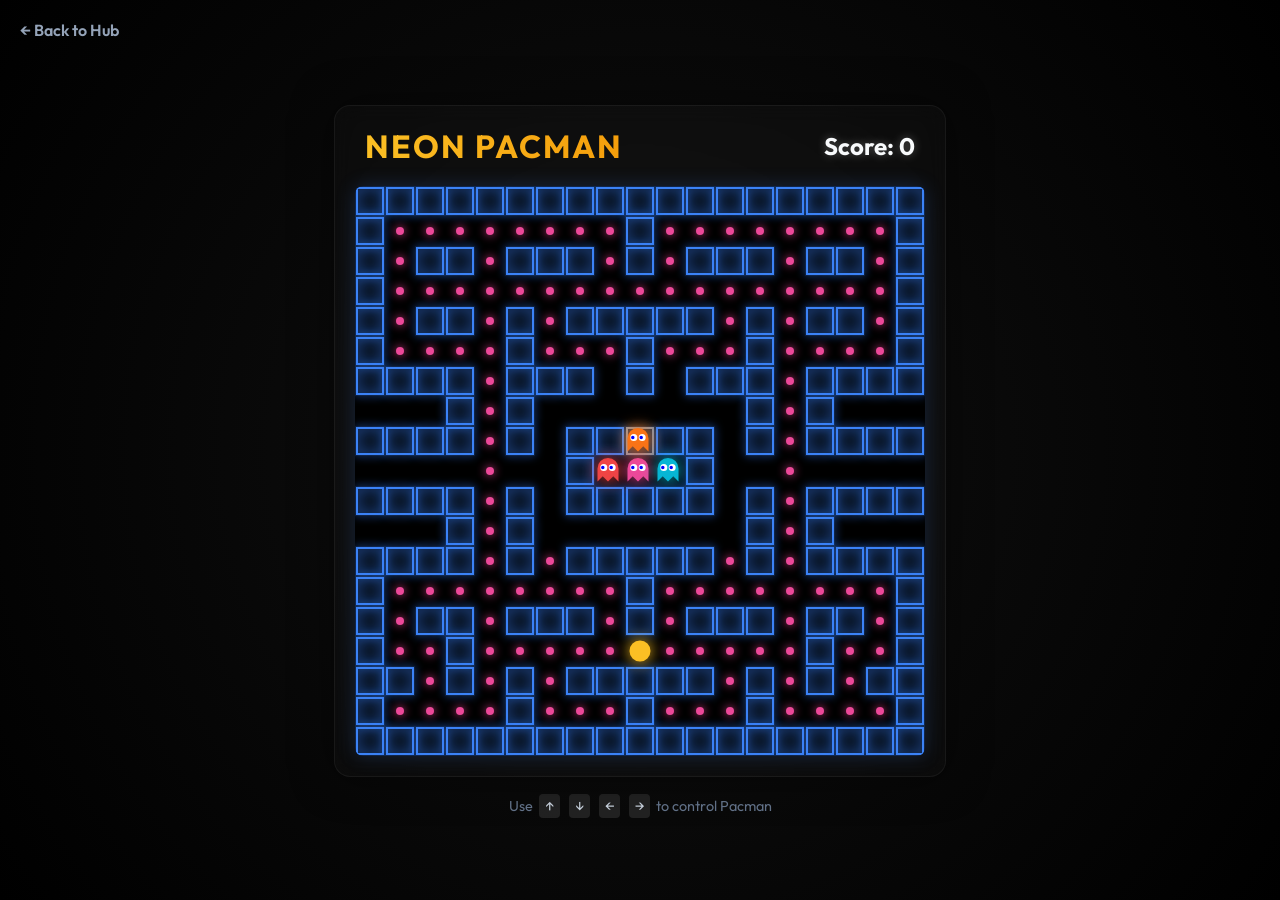
==== pacman/pacman.html @ de377ff0 "Added pacman" ====
<!DOCTYPE html>
<html lang="en">

<head>
    <meta charset="UTF-8">
    <meta name="viewport" content="width=device-width, initial-scale=1.0">
    <title>Neon Pacman</title>
    <link href="https://fonts.googleapis.com/css2?family=Outfit:wght@400;700&display=swap" rel="stylesheet">
    <style>
        :root {
            --bg-base: #050505;
            --text-main: #f8fafc;
            --primary: #3b82f6;
            --pacman: #fbbf24;
            --pellet: #ec4899;
        }

        * {
            margin: 0;
            padding: 0;
            box-sizing: border-box;
            font-family: 'Outfit', sans-serif;
        }

        body {
            background-color: var(--bg-base);
            color: var(--text-main);
            display: flex;
            flex-direction: column;
            align-items: center;
            justify-content: center;
            min-height: 100vh;
            overflow: hidden;
            background-image: radial-gradient(circle at center, #111 0%, #000 100%);
        }

        .game-container {
            position: relative;
            margin-top: 20px;
            padding: 20px;
            background: rgba(255, 255, 255, 0.02);
            border: 1px solid rgba(255, 255, 255, 0.05);
            border-radius: 16px;
            box-shadow: 0 0 40px rgba(0, 0, 0, 0.5);
            backdrop-filter: blur(10px);
        }

        .header {
            display: flex;
            justify-content: space-between;
            align-items: center;
            width: 100%;
            margin-bottom: 20px;
            padding: 0 10px;
        }

        h1 {
            font-size: 2rem;
            font-weight: 700;
            background: linear-gradient(90deg, #fbbf24, #f59e0b);
            -webkit-background-clip: text;
            -webkit-text-fill-color: transparent;
            text-transform: uppercase;
            letter-spacing: 2px;
        }

        .score-board {
            font-size: 1.5rem;
            font-weight: 700;
            color: var(--text-main);
            text-shadow: 0 0 10px rgba(255, 255, 255, 0.3);
        }

        canvas {
            display: block;
            border-radius: 8px;
            box-shadow: 0 0 20px rgba(59, 130, 246, 0.2);
            background: #000;
        }

        .game-over,
        .win-screen {
            position: absolute;
            top: 0;
            left: 0;
            width: 100%;
            height: 100%;
            background: rgba(0, 0, 0, 0.85);
            display: flex;
            flex-direction: column;
            align-items: center;
            justify-content: center;
            border-radius: 16px;
            display: none;
            backdrop-filter: blur(5px);
            z-index: 10;
        }

        .game-over h2,
        .win-screen h2 {
            font-size: 3rem;
            margin-bottom: 10px;
            text-shadow: 0 0 20px currentColor;
        }

        .game-over h2 {
            color: #ef4444;
        }

        .win-screen h2 {
            color: #10b981;
        }

        .game-over p,
        .win-screen p {
            font-size: 1.2rem;
            margin-bottom: 30px;
            color: #94a3b8;
        }

        button {
            padding: 12px 30px;
            font-size: 1.1rem;
            font-weight: 700;
            color: #050505;
            background: #f8fafc;
            border: none;
            border-radius: 30px;
            cursor: pointer;
            transition: all 0.3s ease;
            text-transform: uppercase;
            letter-spacing: 1px;
        }

        button:hover {
            transform: scale(1.05);
            box-shadow: 0 0 20px rgba(255, 255, 255, 0.4);
        }

        .controls {
            margin-top: 20px;
            color: #64748b;
            font-size: 0.9rem;
            text-align: center;
        }

        .controls kbd {
            background: rgba(255, 255, 255, 0.1);
            padding: 3px 6px;
            border-radius: 4px;
            color: #cbd5e1;
            margin: 0 3px;
            font-family: inherit;
        }

        .back-link {
            position: absolute;
            top: 20px;
            left: 20px;
            color: #94a3b8;
            text-decoration: none;
            display: flex;
            align-items: center;
            font-weight: 600;
            transition: color 0.3s;
        }

        .back-link:hover {
            color: #fff;
        }
    </style>
</head>

<body>
    <a href="../index.html" class="back-link">← Back to Hub</a>
    <div class="game-container">
        <div class="header">
            <h1>Neon Pacman</h1>
            <div class="score-board">Score: <span id="score">0</span></div>
        </div>

        <canvas id="gameCanvas"></canvas>

        <div class="game-over" id="gameOverScreen">
            <h2>GAME OVER</h2>
            <p>You were caught by a ghost!</p>
            <button onclick="resetGame()">Play Again</button>
        </div>

        <div class="win-screen" id="winScreen">
            <h2>YOU WIN!</h2>
            <p>You cleared the maze!</p>
            <button onclick="resetGame()">Play Again</button>
        </div>
    </div>

    <div class="controls">
        Use <kbd>↑</kbd> <kbd>↓</kbd> <kbd>←</kbd> <kbd>→</kbd> to control Pacman
    </div>

    <script>
        const canvas = document.getElementById('gameCanvas');
        const ctx = canvas.getContext('2d');
        const scoreEl = document.getElementById('score');
        const gameOverScreen = document.getElementById('gameOverScreen');
        const winScreen = document.getElementById('winScreen');

        const tileSize = 30;

        // 1 = Wall, 2 = Pellet, 0 = Empty, 9 = Ghost House Door
        const initialMap = [
            [1, 1, 1, 1, 1, 1, 1, 1, 1, 1, 1, 1, 1, 1, 1, 1, 1, 1, 1],
            [1, 2, 2, 2, 2, 2, 2, 2, 2, 1, 2, 2, 2, 2, 2, 2, 2, 2, 1],
            [1, 2, 1, 1, 2, 1, 1, 1, 2, 1, 2, 1, 1, 1, 2, 1, 1, 2, 1],
            [1, 2, 2, 2, 2, 2, 2, 2, 2, 2, 2, 2, 2, 2, 2, 2, 2, 2, 1],
            [1, 2, 1, 1, 2, 1, 2, 1, 1, 1, 1, 1, 2, 1, 2, 1, 1, 2, 1],
            [1, 2, 2, 2, 2, 1, 2, 2, 2, 1, 2, 2, 2, 1, 2, 2, 2, 2, 1],
            [1, 1, 1, 1, 2, 1, 1, 1, 0, 1, 0, 1, 1, 1, 2, 1, 1, 1, 1],
            [0, 0, 0, 1, 2, 1, 0, 0, 0, 0, 0, 0, 0, 1, 2, 1, 0, 0, 0],
            [1, 1, 1, 1, 2, 1, 0, 1, 1, 9, 1, 1, 0, 1, 2, 1, 1, 1, 1],
            [0, 0, 0, 0, 2, 0, 0, 1, 0, 0, 0, 1, 0, 0, 2, 0, 0, 0, 0],
            [1, 1, 1, 1, 2, 1, 0, 1, 1, 1, 1, 1, 0, 1, 2, 1, 1, 1, 1],
            [0, 0, 0, 1, 2, 1, 0, 0, 0, 0, 0, 0, 0, 1, 2, 1, 0, 0, 0],
            [1, 1, 1, 1, 2, 1, 2, 1, 1, 1, 1, 1, 2, 1, 2, 1, 1, 1, 1],
            [1, 2, 2, 2, 2, 2, 2, 2, 2, 1, 2, 2, 2, 2, 2, 2, 2, 2, 1],
            [1, 2, 1, 1, 2, 1, 1, 1, 2, 1, 2, 1, 1, 1, 2, 1, 1, 2, 1],
            [1, 2, 2, 1, 2, 2, 2, 2, 2, 0, 2, 2, 2, 2, 2, 1, 2, 2, 1],
            [1, 1, 2, 1, 2, 1, 2, 1, 1, 1, 1, 1, 2, 1, 2, 1, 2, 1, 1],
            [1, 2, 2, 2, 2, 1, 2, 2, 2, 1, 2, 2, 2, 1, 2, 2, 2, 2, 1],
            [1, 1, 1, 1, 1, 1, 1, 1, 1, 1, 1, 1, 1, 1, 1, 1, 1, 1, 1]
        ];

        let map = [];
        let score = 0;
        let gameOver = false;
        let gameWon = false;
        let animationFrameId;

        const cols = initialMap[0].length;
        const rows = initialMap.length;
        canvas.width = cols * tileSize;
        canvas.height = rows * tileSize;

        let pacman = {};
        let ghosts = [];

        const ghostColors = ['#ef4444', '#ec4899', '#06b6d4', '#f97316'];

        function initGhosts() {
            ghosts = [
                { x: 8 * tileSize + tileSize / 2, y: 9 * tileSize + tileSize / 2, vx: 0, vy: -2, speed: 2, color: ghostColors[0] },
                { x: 9 * tileSize + tileSize / 2, y: 9 * tileSize + tileSize / 2, vx: 0, vy: -2, speed: 2, color: ghostColors[1] },
                { x: 10 * tileSize + tileSize / 2, y: 9 * tileSize + tileSize / 2, vx: 0, vy: -2, speed: 2, color: ghostColors[2] },
                { x: 9 * tileSize + tileSize / 2, y: 8 * tileSize + tileSize / 2, vx: 2, vy: 0, speed: 2, color: ghostColors[3] }
            ];
        }

        function initGame() {
            map = initialMap.map(row => [...row]);
            score = 0;
            scoreEl.innerText = score;
            gameOver = false;
            gameWon = false;
            gameOverScreen.style.display = 'none';
            winScreen.style.display = 'none';

            pacman = {
                x: 9 * tileSize + tileSize / 2,
                y: 15 * tileSize + tileSize / 2,
                w: tileSize * 0.7,
                vx: 0, vy: 0,
                speed: 2.5,
                angle: 0,
                mouthOpen: 0,
                mouthDir: 1,
                nextVx: 0, nextVy: 0
            };

            initGhosts();

            if (animationFrameId) cancelAnimationFrame(animationFrameId);
            gameLoop();
        }

        document.addEventListener('keydown', (e) => {
            if (['ArrowUp', 'ArrowDown', 'ArrowLeft', 'ArrowRight'].includes(e.key)) {
                e.preventDefault();
            }
            const speed = pacman.speed;
            if (e.key === 'ArrowLeft') { pacman.nextVx = -speed; pacman.nextVy = 0; }
            if (e.key === 'ArrowRight') { pacman.nextVx = speed; pacman.nextVy = 0; }
            if (e.key === 'ArrowUp') { pacman.nextVx = 0; pacman.nextVy = -speed; }
            if (e.key === 'ArrowDown') { pacman.nextVx = 0; pacman.nextVy = speed; }
        });

        function drawMap() {
            ctx.shadowBlur = 10;

            for (let r = 0; r < rows; r++) {
                for (let c = 0; c < cols; c++) {
                    let tile = map[r][c];
                    let x = c * tileSize;
                    let y = r * tileSize;

                    if (tile === 1 || tile === 9) {
                        ctx.fillStyle = 'rgba(59, 130, 246, 0.1)';
                        ctx.strokeStyle = tile === 9 ? 'rgba(255, 255, 255, 0.5)' : '#3b82f6';
                        ctx.shadowColor = tile === 9 ? 'white' : '#3b82f6';
                        ctx.lineWidth = 2;
                        ctx.fillRect(x, y, tileSize, tileSize);
                        ctx.strokeRect(x + 2, y + 2, tileSize - 4, tileSize - 4);
                    } else if (tile === 2) {
                        ctx.fillStyle = '#ec4899';
                        ctx.shadowColor = '#ec4899';
                        ctx.beginPath();
                        ctx.arc(x + tileSize / 2, y + tileSize / 2, 4, 0, Math.PI * 2);
                        ctx.fill();
                    }
                }
            }
            ctx.shadowBlur = 0;
        }

        function checkCollision(x, y, isGhost = false) {
            if (x < 0 || x > cols * tileSize) return false;

            const radius = 10;
            const left = Math.floor((x - radius) / tileSize);
            const right = Math.floor((x + radius) / tileSize);
            const top = Math.floor((y - radius) / tileSize);
            const bottom = Math.floor((y + radius) / tileSize);

            for (let r = top; r <= bottom; r++) {
                for (let c = left; c <= right; c++) {
                    let mapC = c < 0 ? cols - 1 : (c >= cols ? 0 : c);
                    if (r >= 0 && r < rows) {
                        let tile = map[r][mapC];
                        if (tile === 1 || (tile === 9 && !isGhost)) {
                            return true;
                        }
                    }
                }
            }
            return false;
        }

        function updatePacman() {
            const threshold = 6;
            let gridCenterC = Math.floor(pacman.x / tileSize) * tileSize + tileSize / 2;
            let gridCenterR = Math.floor(pacman.y / tileSize) * tileSize + tileSize / 2;

            if ((pacman.nextVx !== 0 && Math.abs(pacman.y - gridCenterR) <= threshold) ||
                (pacman.nextVy !== 0 && Math.abs(pacman.x - gridCenterC) <= threshold)) {

                if (!checkCollision(pacman.x + pacman.nextVx, pacman.y + pacman.nextVy)) {
                    if (pacman.nextVx !== 0) pacman.y = gridCenterR;
                    if (pacman.nextVy !== 0) pacman.x = gridCenterC;

                    pacman.vx = pacman.nextVx;
                    pacman.vy = pacman.nextVy;
                    if (pacman.vx > 0) pacman.angle = 0;
                    if (pacman.vx < 0) pacman.angle = Math.PI;
                    if (pacman.vy > 0) pacman.angle = Math.PI / 2;
                    if (pacman.vy < 0) pacman.angle = -Math.PI / 2;
                }
            }

            if (!checkCollision(pacman.x + pacman.vx, pacman.y + pacman.vy)) {
                pacman.x += pacman.vx;
                pacman.y += pacman.vy;
            }

            if (pacman.x < -tileSize / 2) pacman.x = canvas.width + tileSize / 2;
            if (pacman.x > canvas.width + tileSize / 2) pacman.x = -tileSize / 2;

            let c = Math.floor(pacman.x / tileSize);
            let r = Math.floor(pacman.y / tileSize);

            if (r >= 0 && r < rows && c >= 0 && c < cols) {
                if (map[r][c] === 2) {
                    map[r][c] = 0;
                    score += 10;
                    scoreEl.innerText = score;
                    checkWin();
                }
            }

            pacman.mouthOpen += 0.15 * pacman.mouthDir * (Math.abs(pacman.vx) + Math.abs(pacman.vy) > 0 ? 1 : 0);
            if (pacman.mouthOpen >= 0.6) pacman.mouthDir = -1;
            if (pacman.mouthOpen <= 0) pacman.mouthDir = 1;
        }

        function updateGhosts() {
            ghosts.forEach(ghost => {
                let options = [];
                let speeds = [[-ghost.speed, 0], [ghost.speed, 0], [0, -ghost.speed], [0, ghost.speed]];

                let atIntersection = false;
                let gridCenterX = Math.floor(ghost.x / tileSize) * tileSize + tileSize / 2;
                let gridCenterY = Math.floor(ghost.y / tileSize) * tileSize + tileSize / 2;

                if (Math.abs(ghost.x - gridCenterX) <= ghost.speed && Math.abs(ghost.y - gridCenterY) <= ghost.speed) {
                    atIntersection = true;
                }

                if (atIntersection) {
                    ghost.x = gridCenterX;
                    ghost.y = gridCenterY;

                    speeds.forEach(sp => {
                        let isReversing = (sp[0] !== 0 && sp[0] === -ghost.vx) || (sp[1] !== 0 && sp[1] === -ghost.vy);
                        if (!isReversing && !checkCollision(ghost.x + sp[0], ghost.y + sp[1], true)) {
                            options.push(sp);
                        }
                    });

                    if (options.length > 0) {
                        let choice = options[Math.floor(Math.random() * options.length)];
                        ghost.vx = choice[0];
                        ghost.vy = choice[1];
                    } else {
                        ghost.vx *= -1;
                        ghost.vy *= -1;
                    }
                }

                if (!checkCollision(ghost.x + ghost.vx, ghost.y + ghost.vy, true)) {
                    ghost.x += ghost.vx;
                    ghost.y += ghost.vy;
                } else if (!atIntersection) {
                    ghost.vx *= -1;
                    ghost.vy *= -1;
                }

                if (ghost.x < -tileSize / 2) ghost.x = canvas.width + tileSize / 2;
                if (ghost.x > canvas.width + tileSize / 2) ghost.x = -tileSize / 2;

                let dist = Math.hypot(pacman.x - ghost.x, pacman.y - ghost.y);
                if (dist < tileSize * 0.8) {
                    gameOver = true;
                }
            });
        }

        function checkWin() {
            for (let r = 0; r < rows; r++) {
                for (let c = 0; c < cols; c++) {
                    if (map[r][c] === 2) return;
                }
            }
            gameWon = true;
        }

        function drawPacman() {
            ctx.save();
            ctx.translate(pacman.x, pacman.y);
            ctx.rotate(pacman.angle);

            ctx.beginPath();
            ctx.shadowBlur = 15;
            ctx.shadowColor = '#fbbf24';
            ctx.fillStyle = '#fbbf24';
            ctx.arc(0, 0, pacman.w / 2, pacman.mouthOpen, Math.PI * 2 - pacman.mouthOpen);
            ctx.lineTo(0, 0);
            ctx.fill();
            ctx.restore();
        }

        function drawGhosts() {
            ghosts.forEach(ghost => {
                ctx.save();
                ctx.translate(ghost.x, ghost.y);

                ctx.shadowBlur = 15;
                ctx.shadowColor = ghost.color;
                ctx.fillStyle = ghost.color;

                let w = tileSize * 0.7;
                let r = w / 2;

                ctx.beginPath();
                ctx.arc(0, -r / 4, r, Math.PI, 2 * Math.PI);
                ctx.lineTo(r, r);

                ctx.lineTo(r / 2, r / 2);
                ctx.lineTo(0, r);
                ctx.lineTo(-r / 2, r / 2);
                ctx.lineTo(-r, r);
                ctx.closePath();
                ctx.fill();

                ctx.shadowBlur = 0;
                ctx.fillStyle = 'white';
                ctx.beginPath();
                ctx.arc(-r / 2.5, -r / 3, r / 3, 0, Math.PI * 2);
                ctx.arc(r / 2.5, -r / 3, r / 3, 0, Math.PI * 2);
                ctx.fill();

                ctx.fillStyle = 'blue';
                ctx.beginPath();
                ctx.arc(-r / 2.5 + Math.sign(ghost.vx), -r / 3 + Math.sign(ghost.vy), r / 6, 0, Math.PI * 2);
                ctx.arc(r / 2.5 + Math.sign(ghost.vx), -r / 3 + Math.sign(ghost.vy), r / 6, 0, Math.PI * 2);
                ctx.fill();

                ctx.restore();
            });
        }

        function gameLoop() {
            if (gameOver) {
                gameOverScreen.style.display = 'flex';
                return;
            }
            if (gameWon) {
                winScreen.style.display = 'flex';
                return;
            }

            ctx.clearRect(0, 0, canvas.width, canvas.height);

            updatePacman();
            updateGhosts();

            drawMap();
            drawPacman();
            drawGhosts();

            animationFrameId = requestAnimationFrame(gameLoop);
        }

        window.resetGame = initGame;
        initGame();
    </script>
</body>

</html>
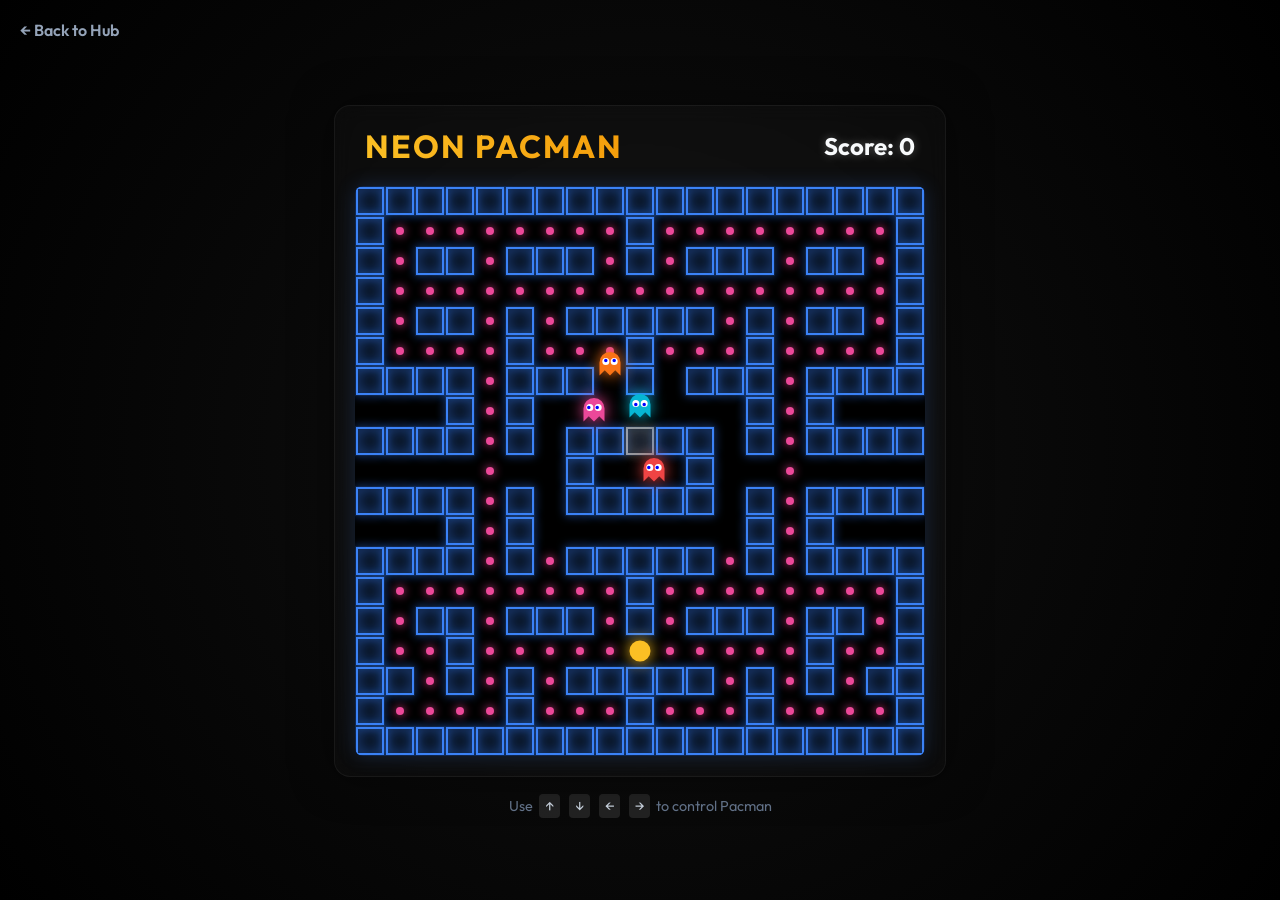
==== commit 25be8ca5: "fixed a bug in pacman" ====
--- a/pacman/pacman.html
+++ b/pacman/pacman.html
@@ -399,7 +399,7 @@
                 let gridCenterX = Math.floor(ghost.x / tileSize) * tileSize + tileSize / 2;
                 let gridCenterY = Math.floor(ghost.y / tileSize) * tileSize + tileSize / 2;
 
-                if (Math.abs(ghost.x - gridCenterX) <= ghost.speed && Math.abs(ghost.y - gridCenterY) <= ghost.speed) {
+                if (Math.abs(ghost.x - gridCenterX) < ghost.speed && Math.abs(ghost.y - gridCenterY) < ghost.speed) {
                     atIntersection = true;
                 }
 
